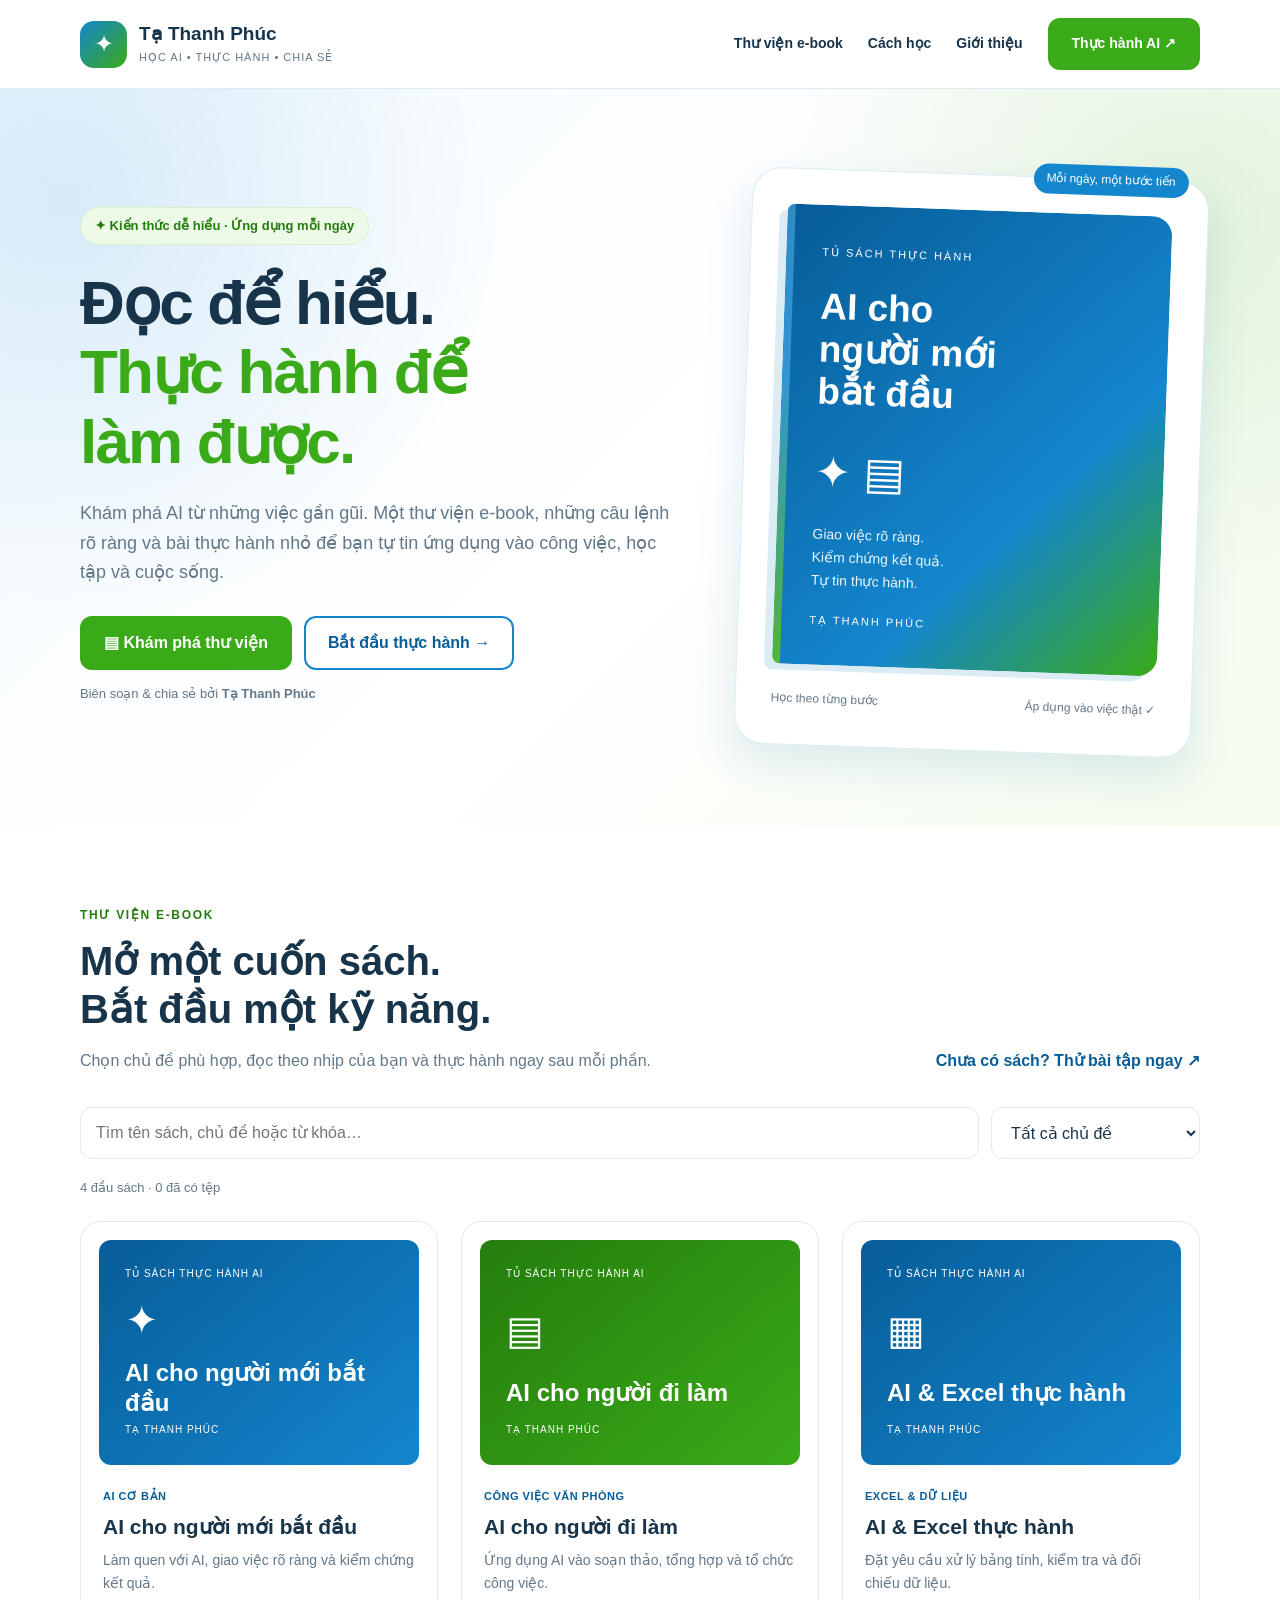
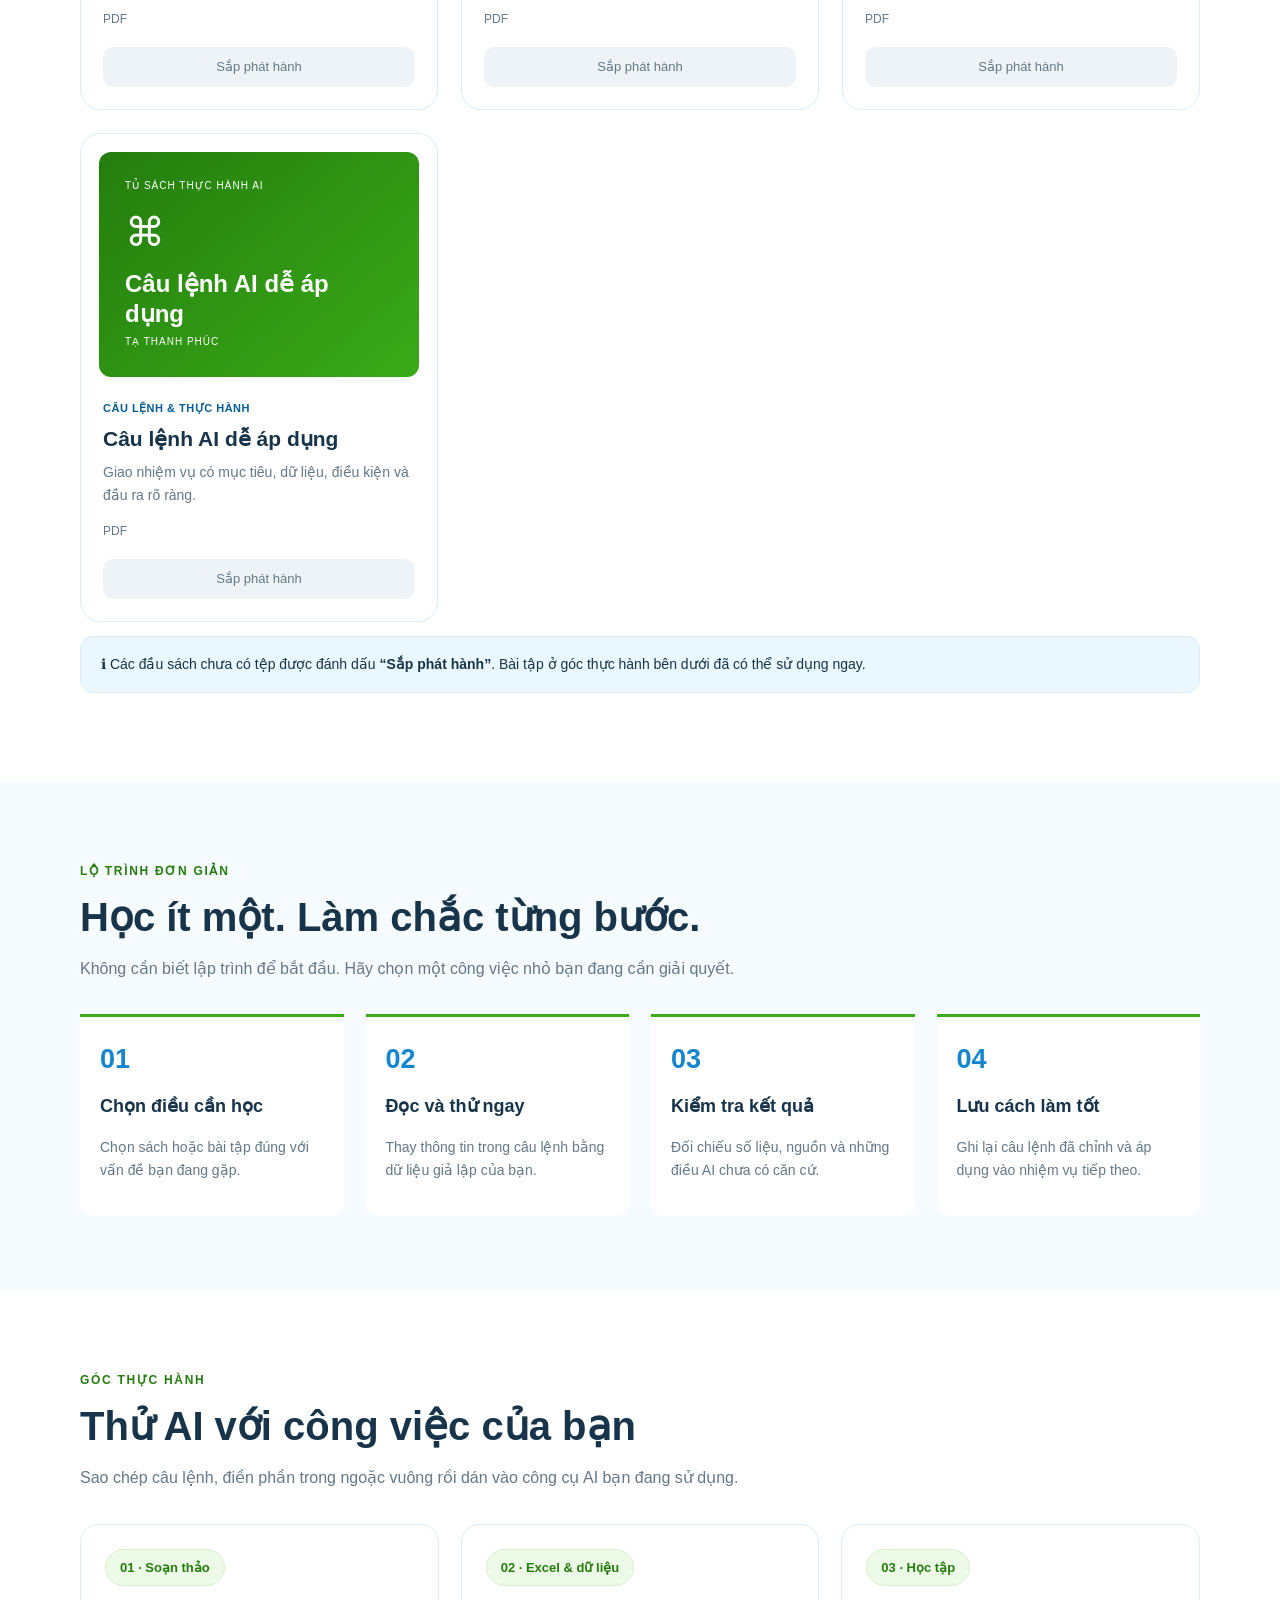
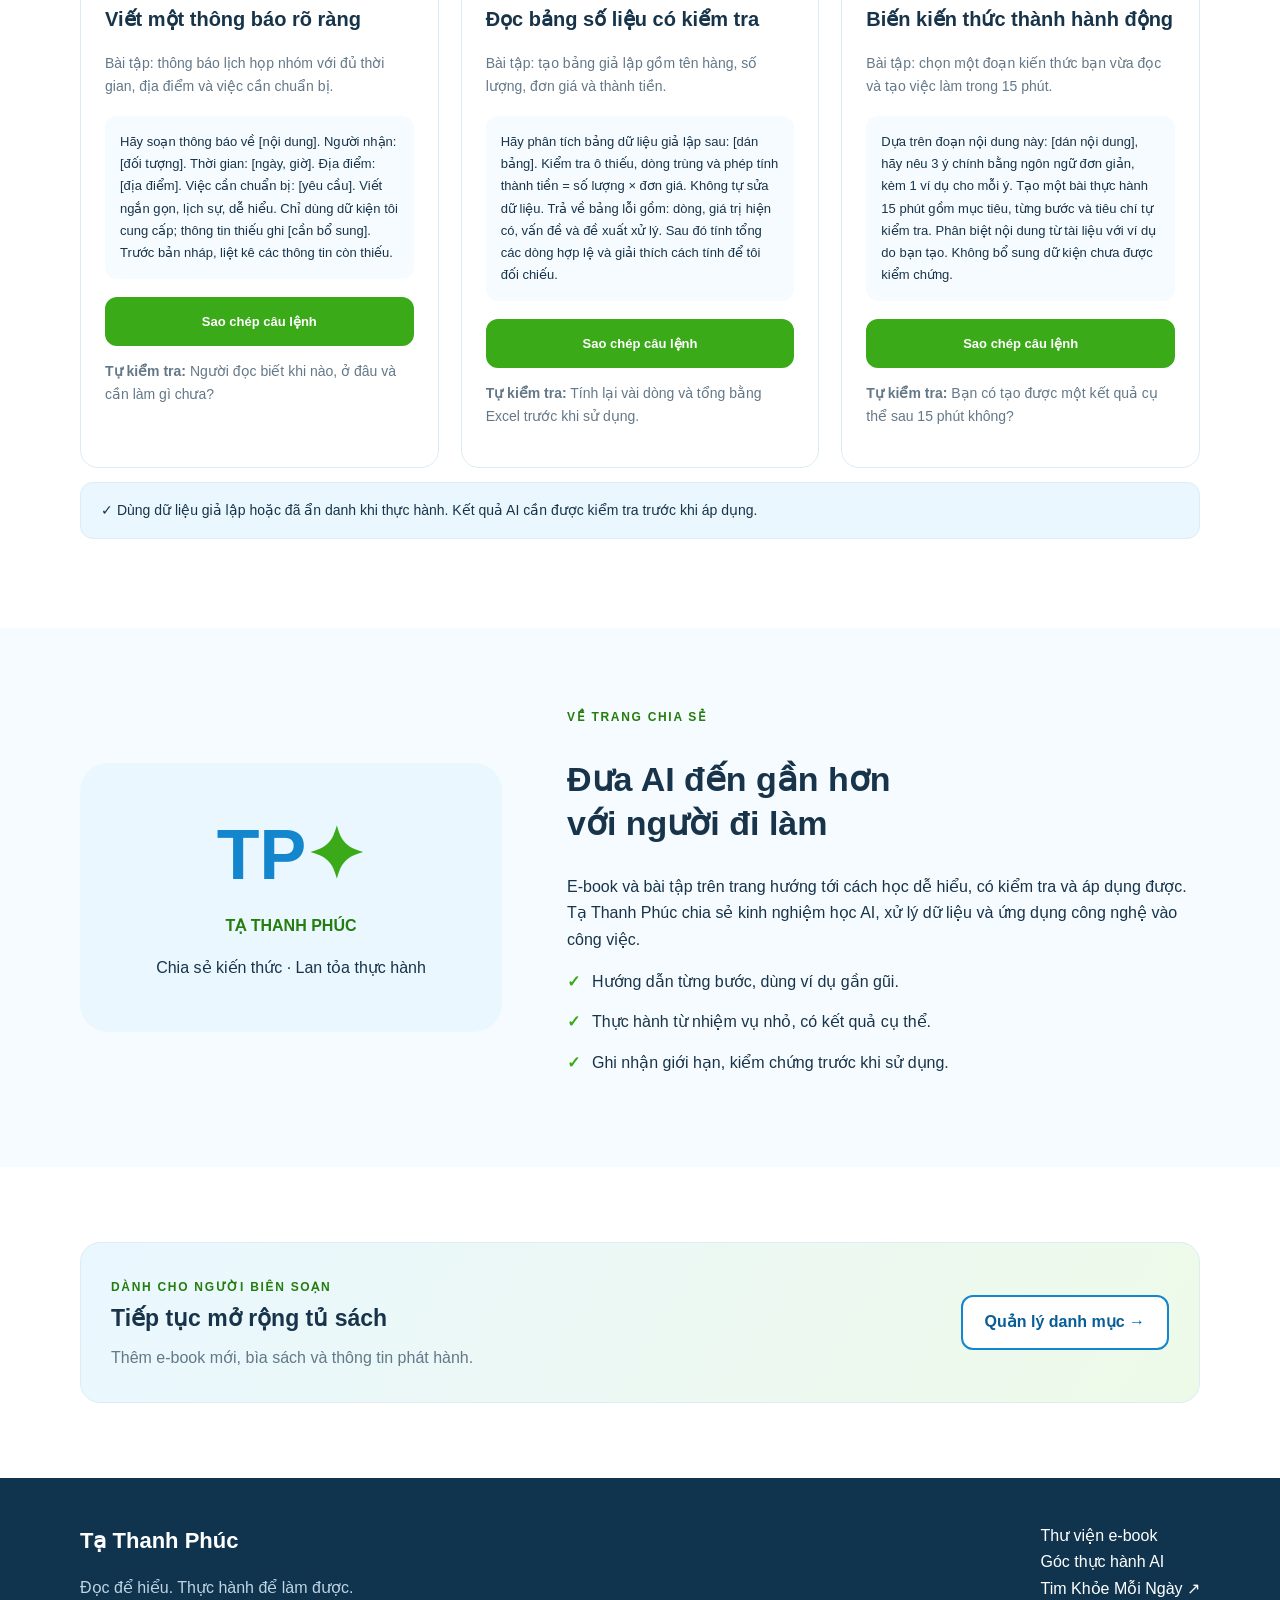
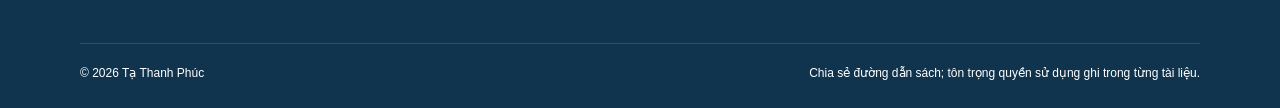
==== index.html @ d28ddcf2 "Add files via upload Đăng website thư viện e-book và thực hành AI" ====
<!doctype html>
<html lang="vi"><head><meta charset="utf-8"><meta name="viewport" content="width=device-width,initial-scale=1"><title>Tạ Thanh Phúc | Thư viện e-book & thực hành AI</title><meta name="description" content="Cùng Tạ Thanh Phúc học và thực hành AI qua e-book, câu lệnh mẫu và bài tập ứng dụng vào công việc mỗi ngày."><meta property="og:title" content="Tạ Thanh Phúc • Học AI, làm được ngay"><meta property="og:description" content="Thư viện e-book và góc thực hành AI dành cho người mới bắt đầu."><meta property="og:type" content="website"><meta name="theme-color" content="#1486ce"><link rel="icon" href="favicon.svg" type="image/svg+xml"><link rel="stylesheet" href="style.css"><script defer src="books.js"></script><script defer src="app.js"></script></head>
<body><a class="skip" href="#noi-dung">Đi đến nội dung</a><header class="header"><div class="wrap nav"><a class="brand" href="#trang-chu" aria-label="Tạ Thanh Phúc — Trang chủ"><span class="brand-mark">✦</span><span><strong>Tạ Thanh Phúc</strong><small>HỌC AI • THỰC HÀNH • CHIA SẺ</small></span></a><button class="menu" id="menu" aria-label="Mở menu" aria-expanded="false" aria-controls="nav-links">☰</button><nav class="links" id="nav-links" aria-label="Điều hướng chính"><a href="#thu-vien">Thư viện e-book</a><a href="#lo-trinh">Cách học</a><a href="#gioi-thieu">Giới thiệu</a><a class="btn" href="#thuc-hanh">Thực hành AI ↗</a></nav></div></header>
<main id="noi-dung"><section class="hero" id="trang-chu"><div class="wrap hero-grid"><div><span class="pill">✦ Kiến thức dễ hiểu · Ứng dụng mỗi ngày</span><h1>Đọc để hiểu.<br><span>Thực hành để<br>làm được.</span></h1><p>Khám phá AI từ những việc gần gũi. Một thư viện e-book, những câu lệnh rõ ràng và bài thực hành nhỏ để bạn tự tin ứng dụng vào công việc, học tập và cuộc sống.</p><div class="actions"><a class="btn" href="#thu-vien">▤ Khám phá thư viện</a><a class="btn outline" href="#thuc-hanh">Bắt đầu thực hành →</a></div><p class="note">Biên soạn & chia sẻ bởi <strong>Tạ Thanh Phúc</strong></p></div><div class="showcase"><span class="showcase-tag">Mỗi ngày, một bước tiến</span><div class="book-hero"><small>TỦ SÁCH THỰC HÀNH</small><h2>AI cho<br>người mới<br>bắt đầu</h2><span class="symbol">✦ ▤</span><p>Giao việc rõ ràng.<br>Kiểm chứng kết quả.<br>Tự tin thực hành.</p><small>TẠ THANH PHÚC</small></div><div class="showcase-foot"><span>Học theo từng bước</span><span>Áp dụng vào việc thật ✓</span></div></div></div></section>
<section class="section" id="thu-vien"><div class="wrap"><div class="section-top"><div class="heading"><span class="label">Thư viện e-book</span><h2>Mở một cuốn sách.<br>Bắt đầu một kỹ năng.</h2><p>Chọn chủ đề phù hợp, đọc theo nhịp của bạn và thực hành ngay sau mỗi phần.</p></div><a href="#thuc-hanh" style="color:var(--dark);font-weight:700;margin-bottom:32px">Chưa có sách? Thử bài tập ngay ↗</a></div><div class="filters"><input id="search" type="search" placeholder="Tìm tên sách, chủ đề hoặc từ khóa…" aria-label="Tìm kiếm sách"><select id="category" aria-label="Lọc chủ đề"><option value="">Tất cả chủ đề</option></select></div><div class="count" id="count" aria-live="polite"></div><div class="grid" id="books"></div><noscript><p>Vui lòng bật JavaScript để xem danh mục sách và sử dụng bộ lọc.</p></noscript><p class="info">ℹ Các đầu sách chưa có tệp được đánh dấu <strong>“Sắp phát hành”</strong>. Bài tập ở góc thực hành bên dưới đã có thể sử dụng ngay.</p></div></section>
<section class="section light" id="lo-trinh"><div class="wrap"><div class="heading"><span class="label">Lộ trình đơn giản</span><h2>Học ít một. Làm chắc từng bước.</h2><p>Không cần biết lập trình để bắt đầu. Hãy chọn một công việc nhỏ bạn đang cần giải quyết.</p></div><div class="steps"><article class="step"><span class="step-number">01</span><h3>Chọn điều cần học</h3><p>Chọn sách hoặc bài tập đúng với vấn đề bạn đang gặp.</p></article><article class="step"><span class="step-number">02</span><h3>Đọc và thử ngay</h3><p>Thay thông tin trong câu lệnh bằng dữ liệu giả lập của bạn.</p></article><article class="step"><span class="step-number">03</span><h3>Kiểm tra kết quả</h3><p>Đối chiếu số liệu, nguồn và những điều AI chưa có căn cứ.</p></article><article class="step"><span class="step-number">04</span><h3>Lưu cách làm tốt</h3><p>Ghi lại câu lệnh đã chỉnh và áp dụng vào nhiệm vụ tiếp theo.</p></article></div></div></section>
<section class="section" id="thuc-hanh"><div class="wrap"><div class="heading"><span class="label">Góc thực hành</span><h2>Thử AI với công việc của bạn</h2><p>Sao chép câu lệnh, điền phần trong ngoặc vuông rồi dán vào công cụ AI bạn đang sử dụng.</p></div><div class="practice-grid">
<article class="practice"><span class="pill">01 · Soạn thảo</span><h3>Viết một thông báo rõ ràng</h3><p>Bài tập: thông báo lịch họp nhóm với đủ thời gian, địa điểm và việc cần chuẩn bị.</p><div class="prompt">Hãy soạn thông báo về [nội dung]. Người nhận: [đối tượng]. Thời gian: [ngày, giờ]. Địa điểm: [địa điểm]. Việc cần chuẩn bị: [yêu cầu]. Viết ngắn gọn, lịch sự, dễ hiểu. Chỉ dùng dữ kiện tôi cung cấp; thông tin thiếu ghi [cần bổ sung]. Trước bản nháp, liệt kê các thông tin còn thiếu.</div><button class="btn copy" type="button">Sao chép câu lệnh</button><p><strong>Tự kiểm tra:</strong> Người đọc biết khi nào, ở đâu và cần làm gì chưa?</p></article>
<article class="practice"><span class="pill">02 · Excel & dữ liệu</span><h3>Đọc bảng số liệu có kiểm tra</h3><p>Bài tập: tạo bảng giả lập gồm tên hàng, số lượng, đơn giá và thành tiền.</p><div class="prompt">Hãy phân tích bảng dữ liệu giả lập sau: [dán bảng]. Kiểm tra ô thiếu, dòng trùng và phép tính thành tiền = số lượng × đơn giá. Không tự sửa dữ liệu. Trả về bảng lỗi gồm: dòng, giá trị hiện có, vấn đề và đề xuất xử lý. Sau đó tính tổng các dòng hợp lệ và giải thích cách tính để tôi đối chiếu.</div><button class="btn copy" type="button">Sao chép câu lệnh</button><p><strong>Tự kiểm tra:</strong> Tính lại vài dòng và tổng bằng Excel trước khi sử dụng.</p></article>
<article class="practice"><span class="pill">03 · Học tập</span><h3>Biến kiến thức thành hành động</h3><p>Bài tập: chọn một đoạn kiến thức bạn vừa đọc và tạo việc làm trong 15 phút.</p><div class="prompt">Dựa trên đoạn nội dung này: [dán nội dung], hãy nêu 3 ý chính bằng ngôn ngữ đơn giản, kèm 1 ví dụ cho mỗi ý. Tạo một bài thực hành 15 phút gồm mục tiêu, từng bước và tiêu chí tự kiểm tra. Phân biệt nội dung từ tài liệu với ví dụ do bạn tạo. Không bổ sung dữ kiện chưa được kiểm chứng.</div><button class="btn copy" type="button">Sao chép câu lệnh</button><p><strong>Tự kiểm tra:</strong> Bạn có tạo được một kết quả cụ thể sau 15 phút không?</p></article></div><p class="info">✓ Dùng dữ liệu giả lập hoặc đã ẩn danh khi thực hành. Kết quả AI cần được kiểm tra trước khi áp dụng.</p></div></section>
<section class="section light" id="gioi-thieu"><div class="wrap about"><div class="about-art"><div class="monogram">TP<span style="color:var(--green)">✦</span></div><p>TẠ THANH PHÚC</p><span>Chia sẻ kiến thức · Lan tỏa thực hành</span></div><div><span class="label">Về trang chia sẻ</span><h2 style="font-size:34px;line-height:1.3">Đưa AI đến gần hơn<br>với người đi làm</h2><p>E-book và bài tập trên trang hướng tới cách học dễ hiểu, có kiểm tra và áp dụng được. Tạ Thanh Phúc chia sẻ kinh nghiệm học AI, xử lý dữ liệu và ứng dụng công nghệ vào công việc.</p><ul class="checklist"><li>Hướng dẫn từng bước, dùng ví dụ gần gũi.</li><li>Thực hành từ nhiệm vụ nhỏ, có kết quả cụ thể.</li><li>Ghi nhận giới hạn, kiểm chứng trước khi sử dụng.</li></ul></div></div></section>
<section class="section"><div class="wrap banner"><div><span class="label">Dành cho người biên soạn</span><h3>Tiếp tục mở rộng tủ sách</h3><p>Thêm e-book mới, bìa sách và thông tin phát hành.</p></div><a class="btn outline" href="quan-tri.html">Quản lý danh mục →</a></div></section></main>
<footer class="footer"><div class="wrap"><div class="footer-row"><div><strong style="font-size:22px">Tạ Thanh Phúc</strong><p>Đọc để hiểu. Thực hành để làm được.</p></div><div><a href="#thu-vien">Thư viện e-book</a><br><a href="#thuc-hanh">Góc thực hành AI</a><br><a href="https://timkhoemoingay.github.io/" target="_blank" rel="noopener">Tim Khỏe Mỗi Ngày ↗</a></div></div><div class="footer-bottom"><span>© <span id="year">2026</span> Tạ Thanh Phúc</span><span>Chia sẻ đường dẫn sách; tôn trọng quyền sử dụng ghi trong từng tài liệu.</span></div></div></footer></body></html>
---- style.css ----
:root{--primary:#1486ce;--dark:#075d98;--green:#3aaa18;--green-dark:#247d0d;--ink:#17344a;--muted:#637888;--border:#dcecf5;--bg:#f6fbff}*{box-sizing:border-box}html{scroll-behavior:smooth;scroll-padding-top:100px}body{margin:0;color:var(--ink);font-family:Arial,Helvetica,sans-serif;line-height:1.65;background:white}a{color:inherit;text-decoration:none}button,input,select,textarea{font:inherit}button,a,input,select,textarea{touch-action:manipulation}a:focus-visible,button:focus-visible,input:focus-visible,select:focus-visible,textarea:focus-visible{outline:3px solid var(--primary);outline-offset:4px}.wrap{width:min(1120px,calc(100% - 40px));margin:auto}.header{position:sticky;top:0;z-index:10;background:#ffffffed;border-bottom:1px solid var(--border);backdrop-filter:blur(12px)}.nav{min-height:88px;display:flex;align-items:center;justify-content:space-between;gap:25px}.brand{display:flex;align-items:center;gap:12px;line-height:1.25}.brand-mark{display:grid;place-items:center;color:white;width:47px;height:47px;background:linear-gradient(135deg,var(--primary),var(--green));border-radius:14px;font-size:24px}.brand strong{display:block;font-size:19px}.brand small{color:var(--muted);font-size:11px;letter-spacing:1px}.links{display:flex;gap:25px;align-items:center;font-size:14px;font-weight:700}.links a:hover{color:var(--green-dark)}.btn{display:inline-flex;align-items:center;justify-content:center;gap:8px;padding:12px 22px;background:var(--green);color:white;border:2px solid var(--green);border-radius:12px;font-weight:700;cursor:pointer}.btn:hover{background:var(--green-dark);border-color:var(--green-dark)}.outline{color:var(--dark);background:white;border-color:var(--primary)}.outline:hover{background:#eaf7ff;border-color:var(--primary)}.menu{display:none;background:#eaf7ff;color:var(--dark);border:0;border-radius:10px;font-size:23px;padding:6px 12px}.hero{padding:85px 0 75px;background:radial-gradient(circle at 5% 15%,#1486ce24,transparent 32%),radial-gradient(circle at 92% 18%,#3aaa1824,transparent 30%),linear-gradient(135deg,#f5fbff,white 55%,#f3fced)}.hero-grid{display:grid;grid-template-columns:1.13fr .87fr;align-items:center;gap:70px}.pill{display:inline-block;border:1px solid #d8efca;background:#eefae8;color:var(--green-dark);border-radius:30px;padding:7px 14px;font-size:13px;font-weight:700}.hero h1{font-size:clamp(38px,5vw,62px);line-height:1.12;letter-spacing:-1.8px;margin:23px 0}.hero h1 span{color:var(--green)}.hero p{font-size:18px;color:var(--muted)}.actions{display:flex;flex-wrap:wrap;gap:12px;margin-top:28px}.note{font-size:13px!important}.showcase{position:relative;padding:35px;border:1px solid var(--border);border-radius:30px;background:white;box-shadow:0 18px 45px #0f67a021;transform:rotate(2deg)}.showcase-tag{position:absolute;right:20px;top:-14px;border-radius:30px;background:var(--primary);color:white;padding:5px 13px;font-size:12px}.book-hero{padding:33px 28px;border-radius:8px 20px 20px 8px;background:linear-gradient(135deg,#075d98,#1486ce 65%,#3aaa18);color:white;box-shadow:-8px 6px 0 #dcecf5;border-left:8px solid #ffffff20}.book-hero small{letter-spacing:2px;font-size:11px}.book-hero h2{font-size:37px;line-height:1.15;margin:22px 0}.book-hero p{font-size:14px;color:#eaf7ff}.book-hero .symbol{font-size:44px}.showcase-foot{display:flex;justify-content:space-between;font-size:12px;margin-top:25px;color:var(--muted)}.section{padding:75px 0}.light{background:var(--bg)}.label{font-size:12px;font-weight:800;color:var(--green-dark);letter-spacing:1.7px;text-transform:uppercase}.heading{max-width:720px;margin-bottom:32px}.heading h2{font-size:clamp(29px,4vw,40px);line-height:1.2;margin:10px 0 15px}.heading p{color:var(--muted);margin:0}.section-top{display:flex;justify-content:space-between;align-items:end;gap:20px}.filters{display:flex;gap:12px;margin-bottom:18px}.filters input{flex:1;min-width:0}.filters input,.filters select,.field{padding:12px 15px;border:1px solid var(--border);border-radius:12px;background:white;color:var(--ink)}.count{font-size:13px;color:var(--muted);margin-bottom:22px}.grid{display:grid;grid-template-columns:repeat(3,1fr);gap:23px}.card{background:white;border:1px solid var(--border);border-radius:20px;overflow:hidden;display:flex;flex-direction:column}.cover{margin:18px 18px 0;min-height:225px;padding:26px;background:linear-gradient(140deg,#075d98,#1486ce);color:white;border-radius:12px;display:flex;flex-direction:column;justify-content:space-between}.cover.green{background:linear-gradient(140deg,#247d0d,#3aaa18)}.cover img{width:100%;height:235px;object-fit:contain}.cover-icon{font-size:40px}.cover-title{font-size:24px;font-weight:800;line-height:1.25}.cover small{font-size:10px;letter-spacing:1px}.card-body{padding:22px;display:flex;flex-direction:column;flex:1}.category{font-size:11px;font-weight:700;color:var(--dark);text-transform:uppercase;letter-spacing:.5px}.card h3{font-size:21px;line-height:1.35;margin:8px 0}.card p{font-size:14px;color:var(--muted);margin:0 0 15px}.card-meta{font-size:12px;color:var(--muted);margin-top:auto}.card-actions{display:flex;gap:8px;margin-top:17px}.card-actions .btn{padding:8px 12px;font-size:13px;flex:1}.pending{padding:9px 13px;background:#eef3f7;border-radius:10px;font-size:13px;color:var(--muted);display:block;width:100%;text-align:center}.info{padding:16px 20px;background:#eaf7ff;border:1px solid var(--border);border-radius:13px;font-size:14px}.steps{display:grid;grid-template-columns:repeat(4,1fr);gap:22px}.step{border-top:3px solid var(--green);padding:20px;background:white;border-radius:0 0 14px 14px}.step-number{font-size:27px;color:var(--primary);font-weight:800}.step h3{font-size:18px;margin:10px 0}.step p{font-size:14px;color:var(--muted)}.practice-grid{display:grid;grid-template-columns:repeat(3,1fr);gap:22px}.practice{border:1px solid var(--border);border-radius:18px;padding:24px;background:white}.practice h3{font-size:20px;line-height:1.3}.practice p{font-size:14px;color:var(--muted)}.prompt{font-size:13px;line-height:1.7;padding:15px;background:var(--bg);border-radius:12px;margin:18px 0;white-space:pre-wrap}.practice .btn{width:100%;font-size:13px}.banner{display:flex;justify-content:space-between;align-items:center;gap:25px;padding:30px;background:linear-gradient(120deg,#eaf7ff,#eefae8);border:1px solid var(--border);border-radius:20px}.banner h3{margin:0;font-size:23px}.banner p{margin:8px 0 0;color:var(--muted)}.about{display:grid;grid-template-columns:.8fr 1.2fr;gap:65px;align-items:center}.about-art{background:#eaf7ff;border-radius:28px;padding:50px;text-align:center}.about-art .monogram{font-size:70px;font-weight:800;color:var(--primary);line-height:1.2}.about-art p{color:var(--green-dark);font-weight:700}.checklist{padding:0;list-style:none}.checklist li{margin:14px 0}.checklist li::before{content:'✓';color:var(--green);font-weight:800;margin-right:12px}.footer{background:#10344e;color:white;padding:45px 0 25px}.footer-row{display:flex;justify-content:space-between;gap:30px}.footer p,.footer small{color:#bed4e3}.footer-bottom{border-top:1px solid #ffffff20;margin-top:25px;padding-top:20px;font-size:12px;display:flex;justify-content:space-between;gap:20px}.empty{grid-column:1/-1;padding:30px;text-align:center}.skip{position:absolute;left:-9999px}.skip:focus{left:10px;top:10px;z-index:99;background:white;padding:10px}.admin{max-width:800px;margin:45px auto}.admin label{display:block;font-weight:700;margin-top:18px}.field{display:block;width:100%;margin:7px 0}.admin textarea{min-height:90px}.admin-list{display:flex;gap:12px;align-items:center;justify-content:space-between;border-bottom:1px solid var(--border);padding:15px 0}.admin-list button{border:1px solid var(--border);background:white;color:var(--dark);border-radius:8px;cursor:pointer;padding:6px 12px}.success{color:var(--green-dark)}@media(max-width:900px){.hero-grid{gap:30px}.grid,.practice-grid{grid-template-columns:repeat(2,1fr)}.steps{grid-template-columns:repeat(2,1fr)}.links{gap:15px}.hero h1{font-size:45px}.about{gap:30px}}@media(max-width:650px){.wrap{width:calc(100% - 32px)}.nav{min-height:75px}.menu{display:block}.links{display:none;position:absolute;left:0;right:0;top:75px;background:white;padding:20px;border-bottom:1px solid var(--border);flex-direction:column;align-items:stretch}.links.open{display:flex}.hero{padding:45px 0}.hero-grid,.about{grid-template-columns:1fr;gap:40px}.hero h1{font-size:43px}.hero p{font-size:16px}.showcase{max-width:380px;width:100%;margin:auto;transform:none}.section{padding:50px 0}.grid,.practice-grid{grid-template-columns:1fr}.steps{gap:12px}.step{padding:15px}.filters,.section-top,.banner,.footer-row,.footer-bottom{flex-direction:column;align-items:stretch}.filters select{width:100%}.brand strong{font-size:17px}.about-art{padding:30px}.actions .btn{flex:1;padding:12px 15px}.card .cover{min-height:200px}.admin{margin:25px 16px}}@media(prefers-reduced-motion:reduce){html{scroll-behavior:auto}}
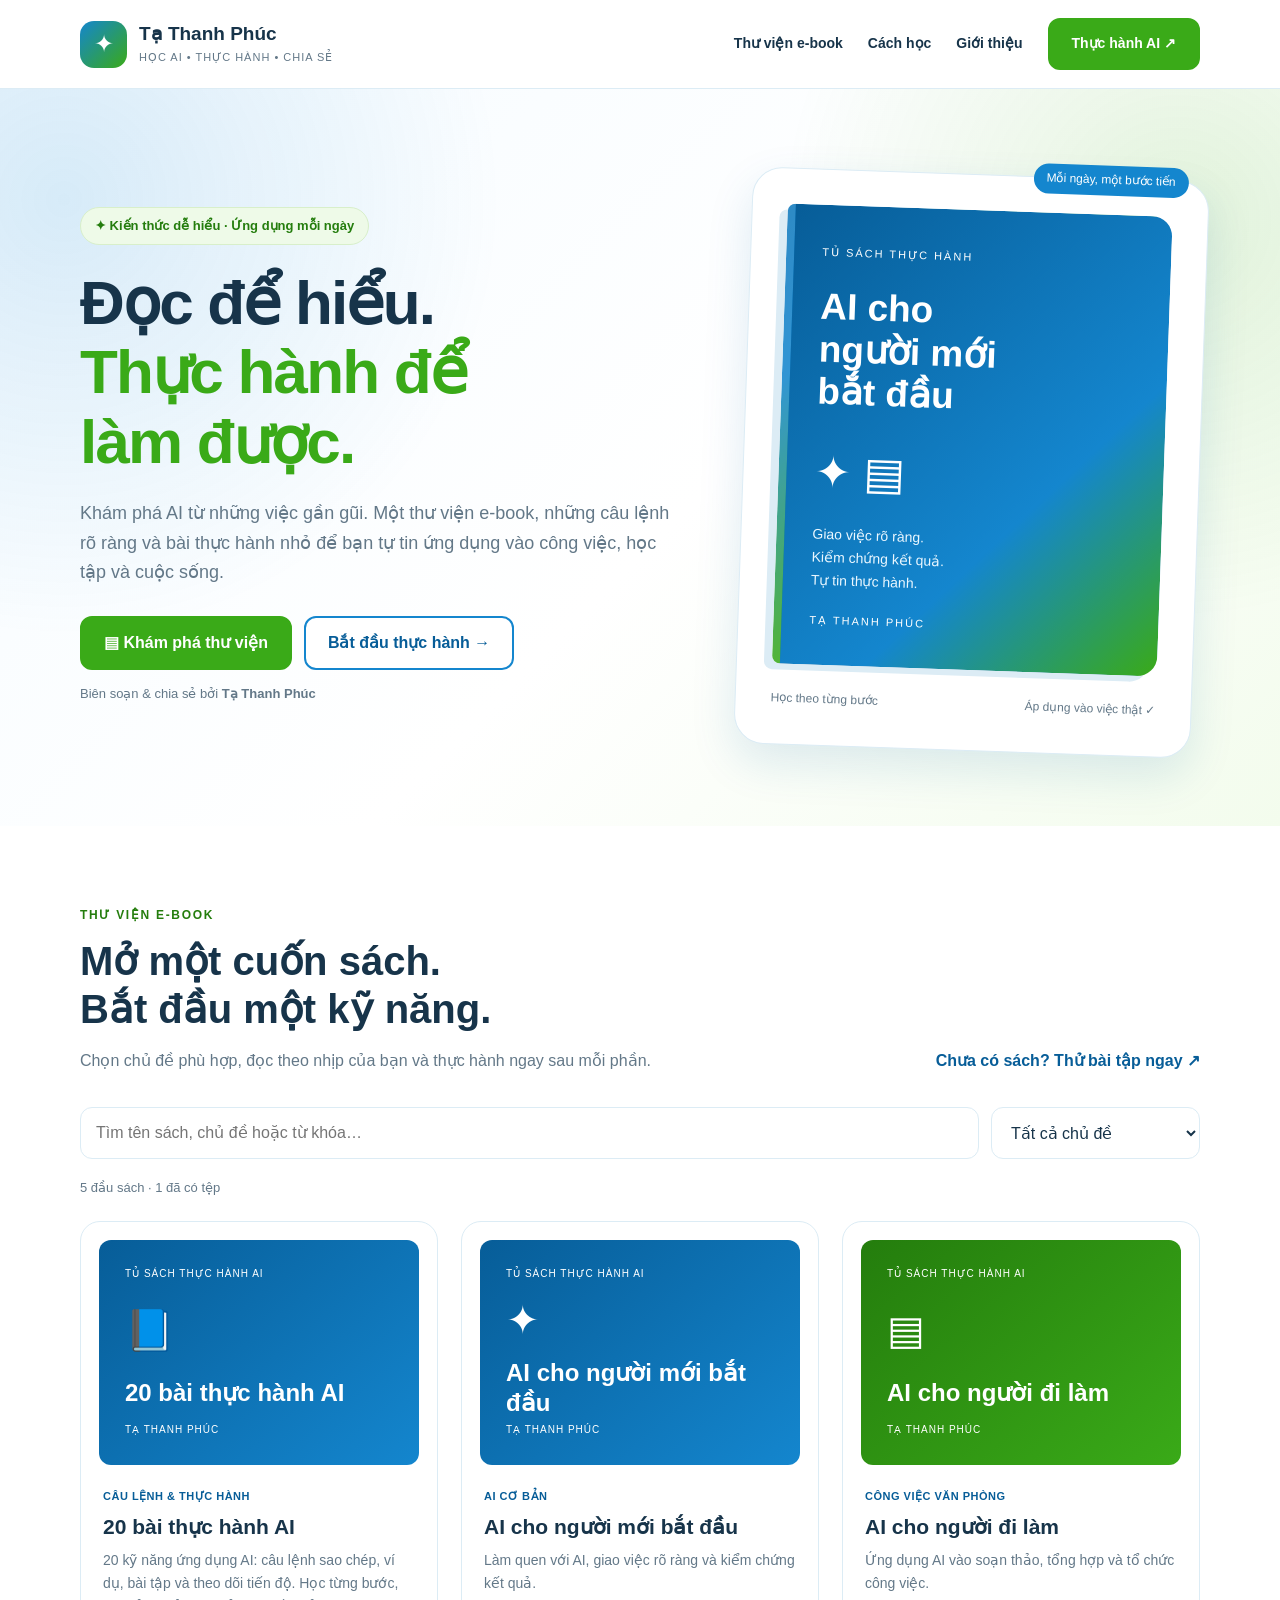
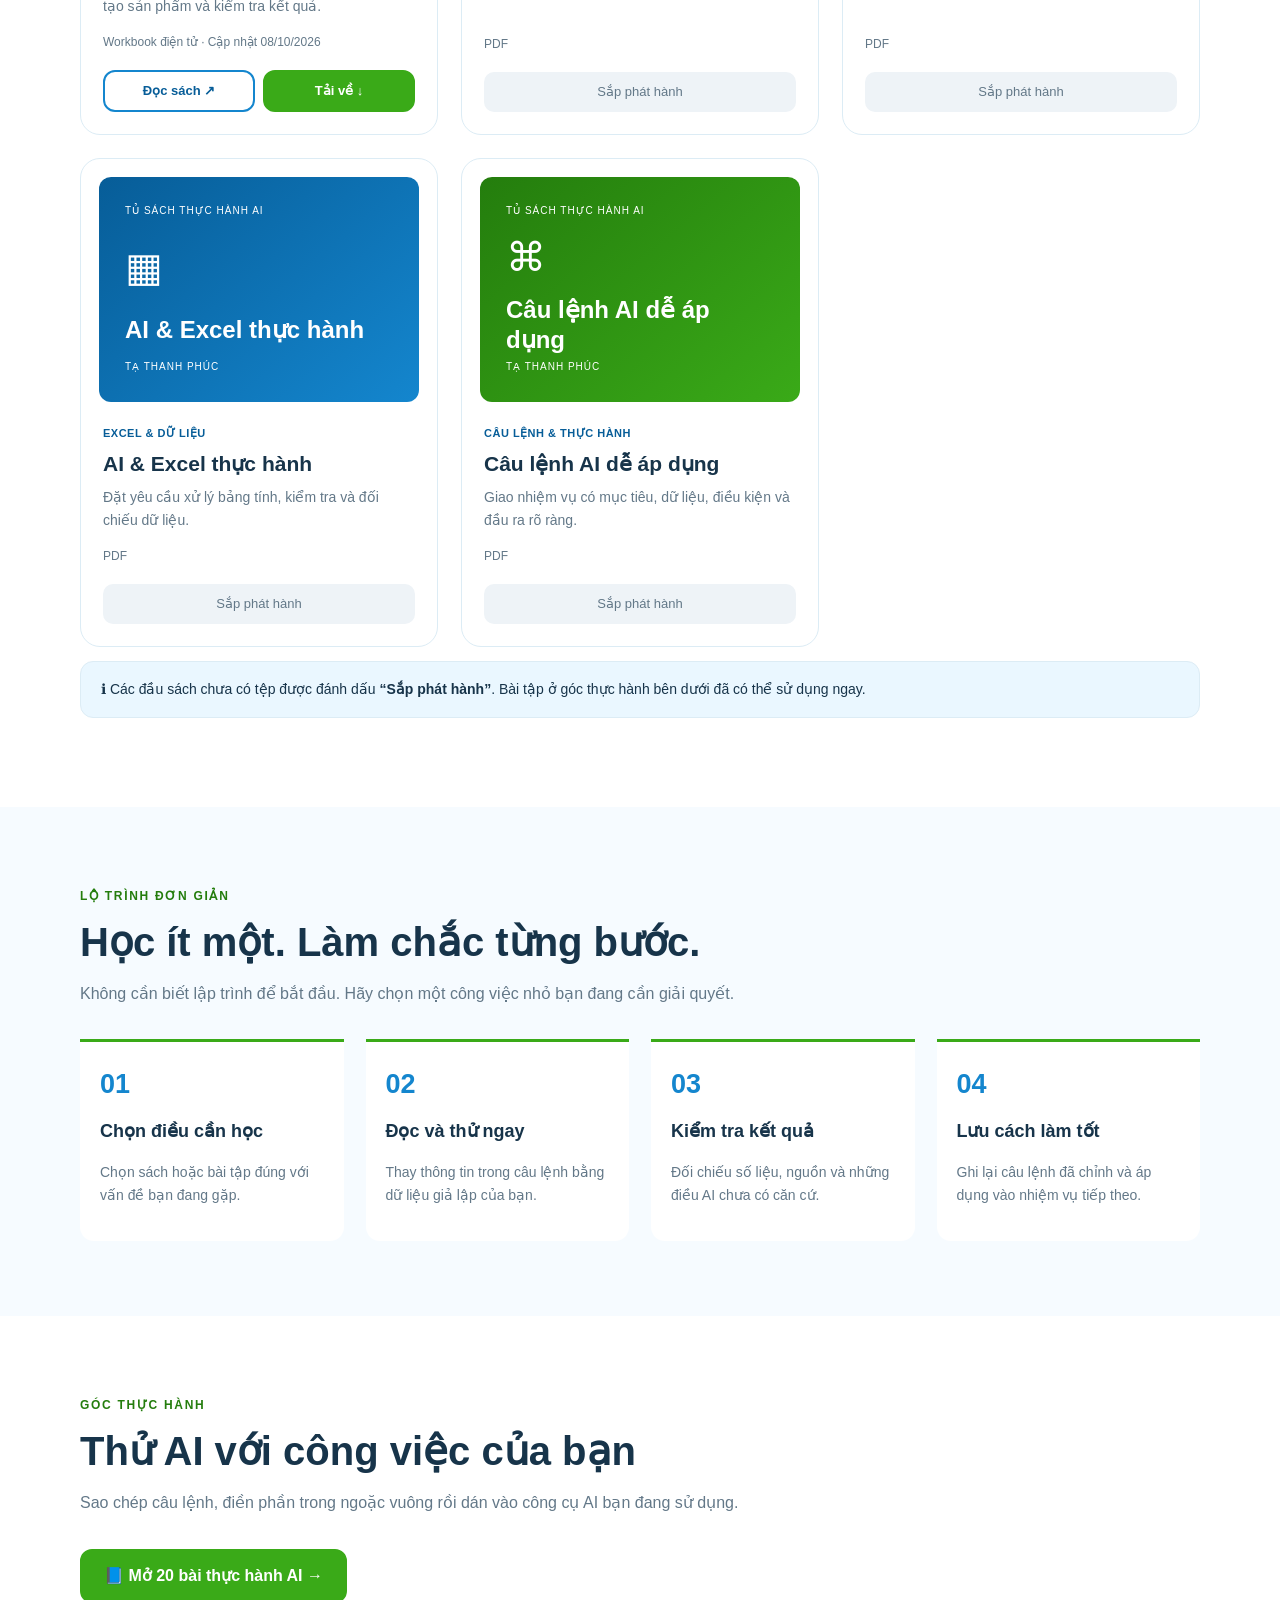
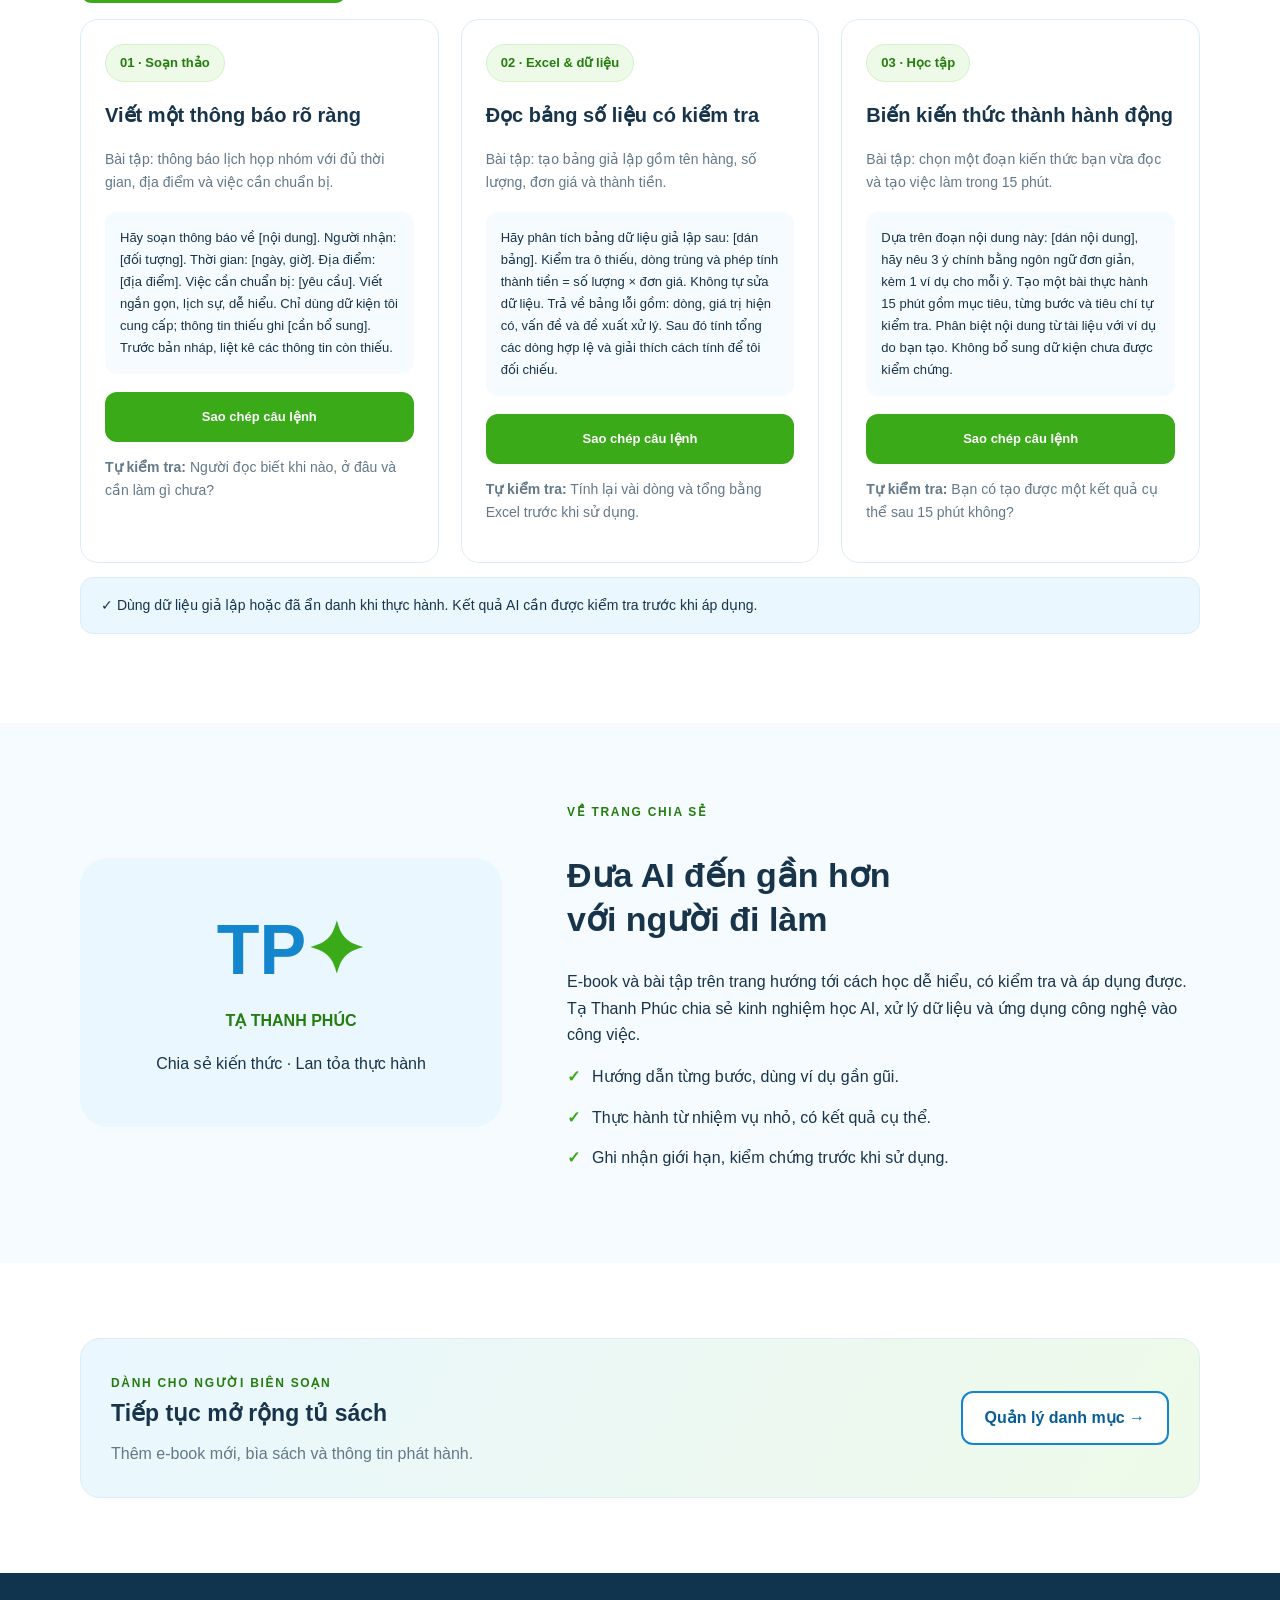
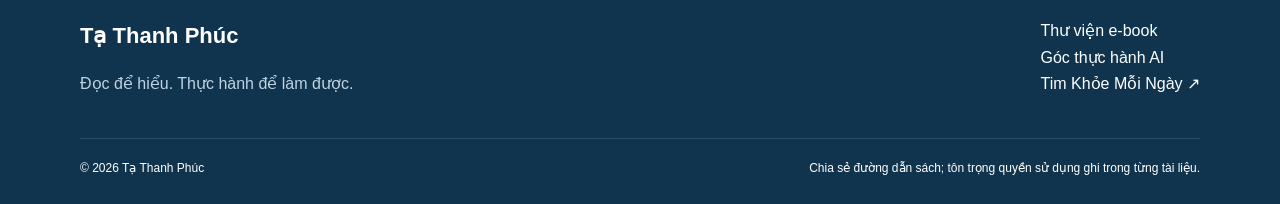
==== commit 32491de8: "Add files via upload câp nhật Bộ 20 bài thực hành AI" ====
--- a/index.html
+++ b/index.html
@@ -4,10 +4,11 @@
 <main id="noi-dung"><section class="hero" id="trang-chu"><div class="wrap hero-grid"><div><span class="pill">✦ Kiến thức dễ hiểu · Ứng dụng mỗi ngày</span><h1>Đọc để hiểu.<br><span>Thực hành để<br>làm được.</span></h1><p>Khám phá AI từ những việc gần gũi. Một thư viện e-book, những câu lệnh rõ ràng và bài thực hành nhỏ để bạn tự tin ứng dụng vào công việc, học tập và cuộc sống.</p><div class="actions"><a class="btn" href="#thu-vien">▤ Khám phá thư viện</a><a class="btn outline" href="#thuc-hanh">Bắt đầu thực hành →</a></div><p class="note">Biên soạn & chia sẻ bởi <strong>Tạ Thanh Phúc</strong></p></div><div class="showcase"><span class="showcase-tag">Mỗi ngày, một bước tiến</span><div class="book-hero"><small>TỦ SÁCH THỰC HÀNH</small><h2>AI cho<br>người mới<br>bắt đầu</h2><span class="symbol">✦ ▤</span><p>Giao việc rõ ràng.<br>Kiểm chứng kết quả.<br>Tự tin thực hành.</p><small>TẠ THANH PHÚC</small></div><div class="showcase-foot"><span>Học theo từng bước</span><span>Áp dụng vào việc thật ✓</span></div></div></div></section>
 <section class="section" id="thu-vien"><div class="wrap"><div class="section-top"><div class="heading"><span class="label">Thư viện e-book</span><h2>Mở một cuốn sách.<br>Bắt đầu một kỹ năng.</h2><p>Chọn chủ đề phù hợp, đọc theo nhịp của bạn và thực hành ngay sau mỗi phần.</p></div><a href="#thuc-hanh" style="color:var(--dark);font-weight:700;margin-bottom:32px">Chưa có sách? Thử bài tập ngay ↗</a></div><div class="filters"><input id="search" type="search" placeholder="Tìm tên sách, chủ đề hoặc từ khóa…" aria-label="Tìm kiếm sách"><select id="category" aria-label="Lọc chủ đề"><option value="">Tất cả chủ đề</option></select></div><div class="count" id="count" aria-live="polite"></div><div class="grid" id="books"></div><noscript><p>Vui lòng bật JavaScript để xem danh mục sách và sử dụng bộ lọc.</p></noscript><p class="info">ℹ Các đầu sách chưa có tệp được đánh dấu <strong>“Sắp phát hành”</strong>. Bài tập ở góc thực hành bên dưới đã có thể sử dụng ngay.</p></div></section>
 <section class="section light" id="lo-trinh"><div class="wrap"><div class="heading"><span class="label">Lộ trình đơn giản</span><h2>Học ít một. Làm chắc từng bước.</h2><p>Không cần biết lập trình để bắt đầu. Hãy chọn một công việc nhỏ bạn đang cần giải quyết.</p></div><div class="steps"><article class="step"><span class="step-number">01</span><h3>Chọn điều cần học</h3><p>Chọn sách hoặc bài tập đúng với vấn đề bạn đang gặp.</p></article><article class="step"><span class="step-number">02</span><h3>Đọc và thử ngay</h3><p>Thay thông tin trong câu lệnh bằng dữ liệu giả lập của bạn.</p></article><article class="step"><span class="step-number">03</span><h3>Kiểm tra kết quả</h3><p>Đối chiếu số liệu, nguồn và những điều AI chưa có căn cứ.</p></article><article class="step"><span class="step-number">04</span><h3>Lưu cách làm tốt</h3><p>Ghi lại câu lệnh đã chỉnh và áp dụng vào nhiệm vụ tiếp theo.</p></article></div></div></section>
-<section class="section" id="thuc-hanh"><div class="wrap"><div class="heading"><span class="label">Góc thực hành</span><h2>Thử AI với công việc của bạn</h2><p>Sao chép câu lệnh, điền phần trong ngoặc vuông rồi dán vào công cụ AI bạn đang sử dụng.</p></div><div class="practice-grid">
+<section class="section" id="thuc-hanh"><div class="wrap"><div class="heading"><span class="label">Góc thực hành</span><h2>Thử AI với công việc của bạn</h2><p>Sao chép câu lệnh, điền phần trong ngoặc vuông rồi dán vào công cụ AI bạn đang sử dụng.</p></div><p><a class="btn" href="20-bai-thuc-hanh-ai.html">📘 Mở 20 bài thực hành AI →</a></p><div class="practice-grid">
 <article class="practice"><span class="pill">01 · Soạn thảo</span><h3>Viết một thông báo rõ ràng</h3><p>Bài tập: thông báo lịch họp nhóm với đủ thời gian, địa điểm và việc cần chuẩn bị.</p><div class="prompt">Hãy soạn thông báo về [nội dung]. Người nhận: [đối tượng]. Thời gian: [ngày, giờ]. Địa điểm: [địa điểm]. Việc cần chuẩn bị: [yêu cầu]. Viết ngắn gọn, lịch sự, dễ hiểu. Chỉ dùng dữ kiện tôi cung cấp; thông tin thiếu ghi [cần bổ sung]. Trước bản nháp, liệt kê các thông tin còn thiếu.</div><button class="btn copy" type="button">Sao chép câu lệnh</button><p><strong>Tự kiểm tra:</strong> Người đọc biết khi nào, ở đâu và cần làm gì chưa?</p></article>
 <article class="practice"><span class="pill">02 · Excel & dữ liệu</span><h3>Đọc bảng số liệu có kiểm tra</h3><p>Bài tập: tạo bảng giả lập gồm tên hàng, số lượng, đơn giá và thành tiền.</p><div class="prompt">Hãy phân tích bảng dữ liệu giả lập sau: [dán bảng]. Kiểm tra ô thiếu, dòng trùng và phép tính thành tiền = số lượng × đơn giá. Không tự sửa dữ liệu. Trả về bảng lỗi gồm: dòng, giá trị hiện có, vấn đề và đề xuất xử lý. Sau đó tính tổng các dòng hợp lệ và giải thích cách tính để tôi đối chiếu.</div><button class="btn copy" type="button">Sao chép câu lệnh</button><p><strong>Tự kiểm tra:</strong> Tính lại vài dòng và tổng bằng Excel trước khi sử dụng.</p></article>
 <article class="practice"><span class="pill">03 · Học tập</span><h3>Biến kiến thức thành hành động</h3><p>Bài tập: chọn một đoạn kiến thức bạn vừa đọc và tạo việc làm trong 15 phút.</p><div class="prompt">Dựa trên đoạn nội dung này: [dán nội dung], hãy nêu 3 ý chính bằng ngôn ngữ đơn giản, kèm 1 ví dụ cho mỗi ý. Tạo một bài thực hành 15 phút gồm mục tiêu, từng bước và tiêu chí tự kiểm tra. Phân biệt nội dung từ tài liệu với ví dụ do bạn tạo. Không bổ sung dữ kiện chưa được kiểm chứng.</div><button class="btn copy" type="button">Sao chép câu lệnh</button><p><strong>Tự kiểm tra:</strong> Bạn có tạo được một kết quả cụ thể sau 15 phút không?</p></article></div><p class="info">✓ Dùng dữ liệu giả lập hoặc đã ẩn danh khi thực hành. Kết quả AI cần được kiểm tra trước khi áp dụng.</p></div></section>
 <section class="section light" id="gioi-thieu"><div class="wrap about"><div class="about-art"><div class="monogram">TP<span style="color:var(--green)">✦</span></div><p>TẠ THANH PHÚC</p><span>Chia sẻ kiến thức · Lan tỏa thực hành</span></div><div><span class="label">Về trang chia sẻ</span><h2 style="font-size:34px;line-height:1.3">Đưa AI đến gần hơn<br>với người đi làm</h2><p>E-book và bài tập trên trang hướng tới cách học dễ hiểu, có kiểm tra và áp dụng được. Tạ Thanh Phúc chia sẻ kinh nghiệm học AI, xử lý dữ liệu và ứng dụng công nghệ vào công việc.</p><ul class="checklist"><li>Hướng dẫn từng bước, dùng ví dụ gần gũi.</li><li>Thực hành từ nhiệm vụ nhỏ, có kết quả cụ thể.</li><li>Ghi nhận giới hạn, kiểm chứng trước khi sử dụng.</li></ul></div></div></section>
 <section class="section"><div class="wrap banner"><div><span class="label">Dành cho người biên soạn</span><h3>Tiếp tục mở rộng tủ sách</h3><p>Thêm e-book mới, bìa sách và thông tin phát hành.</p></div><a class="btn outline" href="quan-tri.html">Quản lý danh mục →</a></div></section></main>
 <footer class="footer"><div class="wrap"><div class="footer-row"><div><strong style="font-size:22px">Tạ Thanh Phúc</strong><p>Đọc để hiểu. Thực hành để làm được.</p></div><div><a href="#thu-vien">Thư viện e-book</a><br><a href="#thuc-hanh">Góc thực hành AI</a><br><a href="https://timkhoemoingay.github.io/" target="_blank" rel="noopener">Tim Khỏe Mỗi Ngày ↗</a></div></div><div class="footer-bottom"><span>© <span id="year">2026</span> Tạ Thanh Phúc</span><span>Chia sẻ đường dẫn sách; tôn trọng quyền sử dụng ghi trong từng tài liệu.</span></div></div></footer></body></html>
+
